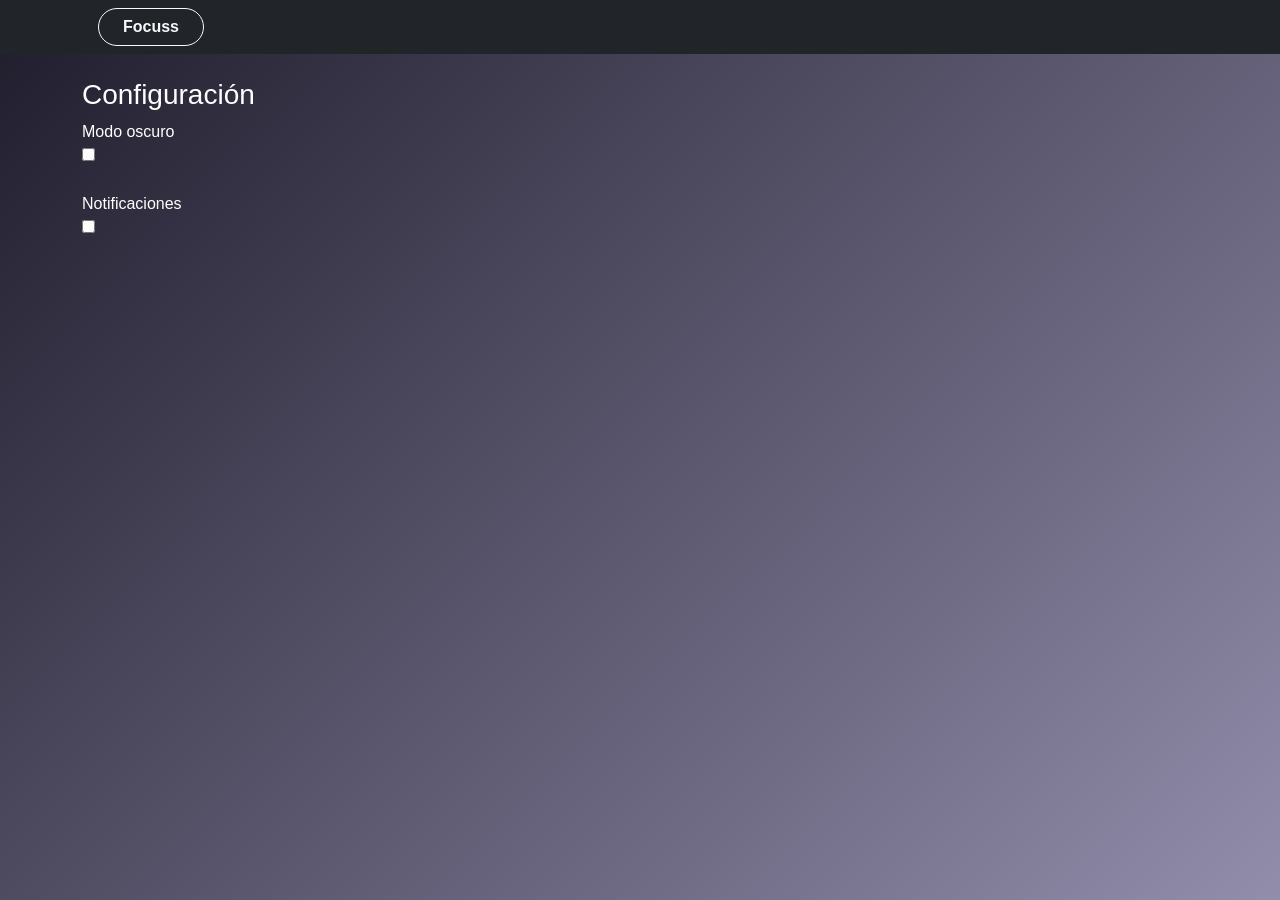
==== app-frontend/pages/configuracion.html @ 4202581c "Initial commit" ====
<!DOCTYPE html>
<html lang="es">
<head>
<meta charset="UTF-8">
<meta name="viewport" content="width=device-width, initial-scale=1">

<title>Configuración</title>

<link href="https://cdn.jsdelivr.net/npm/bootstrap@5.3.0/dist/css/bootstrap.min.css" rel="stylesheet">
<link href="https://cdn.jsdelivr.net/npm/bootstrap-icons@1.11.3/font/bootstrap-icons.css" rel="stylesheet">
<link rel="stylesheet" href="../css/styles.css">
</head>

<body>

<nav class="navbar navbar-dark bg-dark">
  <div class="container">

    <a href="../index.html" class="btn btn-outline-light fw-bold px-4 ms-3">
      Focuss
    </a>

  </div>
</nav>

<div class="container mt-4">

<h3>Configuración</h3>

<label>Modo oscuro</label><br>
<input type="checkbox"><br><br>

<label>Notificaciones</label><br>
<input type="checkbox">

</div>

<script src="https://cdn.jsdelivr.net/npm/bootstrap@5.3.0/dist/js/bootstrap.bundle.min.js"></script>
<script src="../js/script.js"></script>

</body>
</html>
---- app-frontend/css/styles.css ----
html, body {
  height: 100%;
  margin: 0;
}

body {
  background: linear-gradient(135deg, #1f1c2c, #928dab);
  color: white;
  font-family: 'Segoe UI', sans-serif;
}

.fade-in {
  animation: fadeIn 1s ease-in;
}

@keyframes fadeIn {
  from {
    opacity: 0;
    transform: translateY(20px);
  }
  to {
    opacity: 1;
    transform: translateY(0);
  }
}

.card-custom {
  background: rgba(255,255,255,0.08);
  border: none;
  backdrop-filter: blur(10px);
  border-radius: 15px;
  transition: 0.3s;
}

.card-custom:hover {
  transform: translateY(-5px);
}

.form-control {
  background: rgba(255,255,255,0.1);
  color: white;
  border: none;
  border-radius: 10px;
}

.form-control:focus {
  background: rgba(255,255,255,0.15);
  color: white;
  box-shadow: none;
}

.form-control::placeholder {
  color: #ccc;
}

.btn {
  border-radius: 20px;
  transition: 0.3s;
}

.btn-primary {
  background-color: #4e73df;
  border: none;
}

.btn-primary:hover {
  background-color: #2e59d9;
}

.list-group-item {
  background: transparent;
  color: white;
  border: 1px solid rgba(255,255,255,0.2);
}

.modal-content {
  background: rgba(30,30,30,0.9);
  color: white;
  border-radius: 15px;
}

.modal-header,
.modal-footer {
  border: none;
}

.btn-close {
  filter: invert(1);
}

.container {
  min-height: auto;
}

.modal-dialog {
  margin: 1.75rem auto;
}
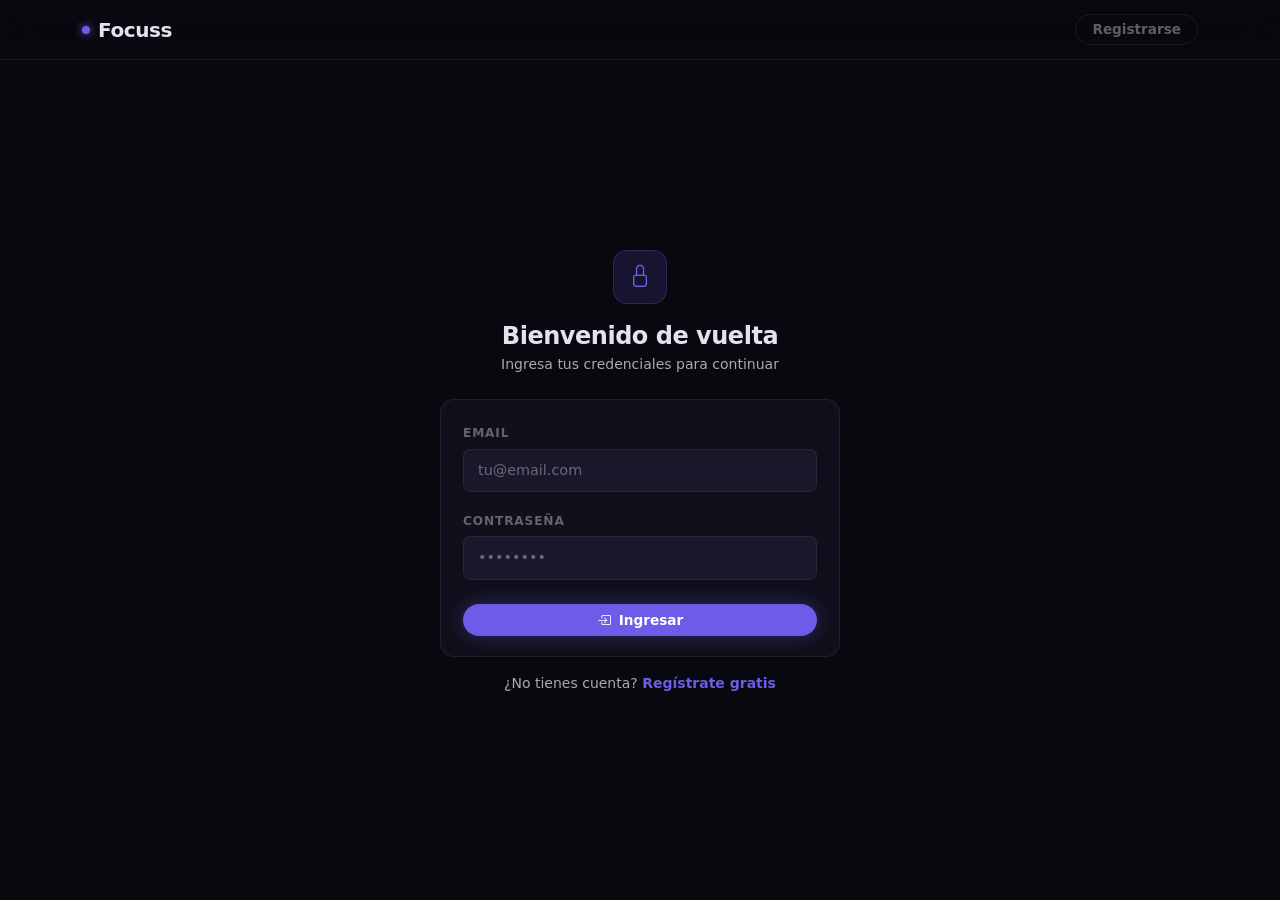
==== commit b63d411e: "Avance 2: Backend Spring Boot" ====
--- a/app-frontend/pages/configuracion.html
+++ b/app-frontend/pages/configuracion.html
@@ -1,42 +1,139 @@
 <!DOCTYPE html>
-<html lang="es">
+<html lang="es" data-bs-theme="dark">
 <head>
 <meta charset="UTF-8">
 <meta name="viewport" content="width=device-width, initial-scale=1">
-
-<title>Configuración</title>
-
+<title>Configuración — Focuss</title>
 <link href="https://cdn.jsdelivr.net/npm/bootstrap@5.3.0/dist/css/bootstrap.min.css" rel="stylesheet">
 <link href="https://cdn.jsdelivr.net/npm/bootstrap-icons@1.11.3/font/bootstrap-icons.css" rel="stylesheet">
 <link rel="stylesheet" href="../css/styles.css">
+<style>
+.config-row {
+  display: flex;
+  align-items: center;
+  justify-content: space-between;
+  padding: 14px 0;
+  border-bottom: 1px solid var(--f-border);
+}
+.config-row:last-child { border-bottom: none; }
+
+.form-check-input[type="checkbox"] {
+  width: 40px;
+  height: 22px;
+  border-radius: 40px;
+  cursor: pointer;
+  background-color: var(--f-surface2);
+  border-color: var(--f-border);
+  background-image: url("data:image/svg+xml,%3csvg xmlns='http://www.w3.org/2000/svg' viewBox='-4 -4 8 8'%3e%3ccircle r='3' fill='rgba(255,255,255,0.3)'/%3e%3c/svg%3e");
+  transition: all 0.2s;
+}
+.form-check-input[type="checkbox"]:checked {
+  background-color: var(--f-accent);
+  border-color: var(--f-accent);
+  background-image: url("data:image/svg+xml,%3csvg xmlns='http://www.w3.org/2000/svg' viewBox='-4 -4 8 8'%3e%3ccircle r='3' fill='%23fff'/%3e%3c/svg%3e");
+}
+
+.config-section-title {
+  font-size: 0.68rem;
+  font-weight: 700;
+  letter-spacing: 0.12em;
+  text-transform: uppercase;
+  color: var(--f-muted);
+  padding: 14px 0 4px;
+}
+</style>
 </head>
-
 <body>
 
-<nav class="navbar navbar-dark bg-dark">
+<nav class="navbar navbar-dark sticky-top">
   <div class="container">
-
-    <a href="../index.html" class="btn btn-outline-light fw-bold px-4 ms-3">
-      Focuss
-    </a>
-
+    <a class="navbar-brand" href="../index.html">Focuss</a>
+    <div class="d-flex gap-2 ms-auto">
+      <a href="perfil.html" class="btn btn-outline-light btn-sm px-3">
+        <i class="bi bi-person me-1"></i>Perfil
+      </a>
+      <a href="dashboard.html" class="btn btn-outline-light btn-sm px-3">
+        <i class="bi bi-grid me-1"></i>Dashboard
+      </a>
+    </div>
   </div>
 </nav>
 
-<div class="container mt-4">
+<div class="page-content container py-4" style="max-width:580px">
 
-<h3>Configuración</h3>
+  <div class="mb-4 fade-in">
+    <p class="f-section-label mb-1">Preferencias</p>
+    <h2 class="f-page-title">Configuración</h2>
+  </div>
 
-<label>Modo oscuro</label><br>
-<input type="checkbox"><br><br>
+  <div class="card mb-3 fade-in-1">
+    <div class="card-body">
+      <div class="config-section-title">Apariencia</div>
+      <div class="config-row">
+        <div>
+          <div class="small fw-600">Modo oscuro</div>
+          <div class="small text-muted">Fondo oscuro para reducir fatiga visual</div>
+        </div>
+        <input class="form-check-input" type="checkbox" checked>
+      </div>
+      <div class="config-row">
+        <div>
+          <div class="small fw-600">Efectos de fondo</div>
+          <div class="small text-muted">Grid y texturas animadas</div>
+        </div>
+        <input class="form-check-input" type="checkbox" checked>
+      </div>
+    </div>
+  </div>
 
-<label>Notificaciones</label><br>
-<input type="checkbox">
+  <div class="card mb-3 fade-in-2">
+    <div class="card-body">
+      <div class="config-section-title">Notificaciones</div>
+      <div class="config-row">
+        <div>
+          <div class="small fw-600">Notificaciones del timer</div>
+          <div class="small text-muted">Alerta cuando termina una sesión</div>
+        </div>
+        <input class="form-check-input" type="checkbox" checked>
+      </div>
+      <div class="config-row">
+        <div>
+          <div class="small fw-600">Recordatorios diarios</div>
+          <div class="small text-muted">Recordatorio para mantener tu racha</div>
+        </div>
+        <input class="form-check-input" type="checkbox">
+      </div>
+    </div>
+  </div>
+
+  <div class="card mb-4 fade-in-3">
+    <div class="card-body">
+      <div class="config-section-title">Temporizador Pomodoro</div>
+      <div class="row g-3 pt-2">
+        <div class="col-12">
+          <label class="form-label">Tiempo de foco (minutos)</label>
+          <input type="number" class="form-control" value="25" min="1" max="90">
+        </div>
+        <div class="col-6">
+          <label class="form-label">Descanso corto (min)</label>
+          <input type="number" class="form-control" value="5" min="1" max="30">
+        </div>
+        <div class="col-6">
+          <label class="form-label">Descanso largo (min)</label>
+          <input type="number" class="form-control" value="15" min="1" max="60">
+        </div>
+      </div>
+    </div>
+  </div>
+
+  <button class="btn btn-accent w-100 fade-in-4">
+    <i class="bi bi-check-lg me-2"></i>Guardar cambios
+  </button>
 
 </div>
 
 <script src="https://cdn.jsdelivr.net/npm/bootstrap@5.3.0/dist/js/bootstrap.bundle.min.js"></script>
 <script src="../js/script.js"></script>
-
+<script>checkAuth();</script>
 </body>
-</html>+</html>
--- a/app-frontend/css/styles.css
+++ b/app-frontend/css/styles.css
@@ -1,97 +1,355 @@
-html, body {
-  height: 100%;
+:root {
+  --bs-body-bg: #08080f;
+  --bs-body-color: #e4e2f0;
+  --f-surface: #10101c;
+  --f-surface2: #18182a;
+  --f-border: rgba(255,255,255,0.07);
+  --f-accent: #6c5ce7;
+  --f-accent-soft: rgba(108,92,231,0.15);
+  --f-green: #00cba9;
+  --f-green-soft: rgba(0,203,169,0.12);
+  --f-red: #ff6b81;
+  --f-red-soft: rgba(255,107,129,0.12);
+  --f-muted: rgba(228,226,240,0.4);
+  --f-radius: 14px;
+  --f-radius-sm: 8px;
+}
+
+*,*::before,*::after { box-sizing: border-box; }
+
+body {
+  background-color: var(--bs-body-bg);
+  color: var(--bs-body-color);
+  font-family: 'Segoe UI', system-ui, sans-serif;
+  min-height: 100vh;
+}
+
+body::before {
+  content: '';
+  position: fixed;
+  inset: 0;
+  background-image:
+    linear-gradient(rgba(108,92,231,0.025) 1px, transparent 1px),
+    linear-gradient(90deg, rgba(108,92,231,0.025) 1px, transparent 1px);
+  background-size: 52px 52px;
+  pointer-events: none;
+  z-index: 0;
+}
+
+.page-content {
+  position: relative;
+  z-index: 1;
+}
+
+.navbar {
+  background: rgba(8,8,15,0.88) !important;
+  backdrop-filter: blur(18px);
+  -webkit-backdrop-filter: blur(18px);
+  border-bottom: 1px solid var(--f-border);
+  padding: 0 1rem;
+  height: 60px;
+}
+
+.navbar-brand {
+  font-family: 'Segoe UI', system-ui, sans-serif;
+  font-weight: 800;
+  font-size: 1.25rem;
+  color: var(--bs-body-color) !important;
+  letter-spacing: -0.02em;
+  display: flex;
+  align-items: center;
+  gap: 8px;
+}
+
+.navbar-brand::before {
+  content: '';
+  width: 8px;
+  height: 8px;
+  border-radius: 50%;
+  background: var(--f-accent);
+  box-shadow: 0 0 10px var(--f-accent);
+  animation: blink 2.4s infinite;
+  display: block;
+}
+
+@keyframes blink {
+  0%,100% { opacity:1; }
+  50%      { opacity:0.3; }
+}
+
+.btn {
+  font-family: 'Segoe UI', system-ui, sans-serif;
+  font-weight: 600;
+  font-size: 0.85rem;
+  border-radius: 40px;
+  transition: all 0.2s;
+}
+
+.btn-accent {
+  background: var(--f-accent);
+  border: none;
+  color: #fff;
+  box-shadow: 0 0 18px rgba(108,92,231,0.35);
+}
+.btn-accent:hover {
+  background: #8075ec;
+  color: #fff;
+  transform: translateY(-1px);
+  box-shadow: 0 0 28px rgba(108,92,231,0.5);
+}
+
+.btn-outline-light {
+  border-color: var(--f-border);
+  color: var(--f-muted);
+  background: transparent;
+}
+.btn-outline-light:hover {
+  border-color: var(--f-accent);
+  color: var(--bs-body-color);
+  background: var(--f-accent-soft);
+}
+
+.btn-ghost-danger {
+  background: var(--f-red-soft);
+  border: 1px solid rgba(255,107,129,0.2);
+  color: var(--f-red);
+  border-radius: 40px;
+  font-weight: 600;
+  font-size: 0.85rem;
+  padding: 6px 16px;
+  transition: all 0.2s;
+}
+.btn-ghost-danger:hover {
+  background: rgba(255,107,129,0.22);
+  color: var(--f-red);
+}
+
+.f-card {
+  background: var(--f-surface);
+  border: 1px solid var(--f-border);
+  border-radius: var(--f-radius);
+}
+
+.f-card-body {
+  padding: 20px 22px;
+}
+
+.card {
+  background: var(--f-surface);
+  border: 1px solid var(--f-border);
+  border-radius: var(--f-radius);
+  color: var(--bs-body-color);
+}
+
+.card-body { padding: 20px 22px; }
+
+.f-section-label {
+  font-size: 0.7rem;
+  font-weight: 700;
+  letter-spacing: 0.12em;
+  text-transform: uppercase;
+  color: var(--f-muted);
+  margin-bottom: 6px;
+}
+
+.f-page-title {
+  font-family: 'Segoe UI', system-ui, sans-serif;
+  font-size: 1.5rem;
+  font-weight: 700;
+  letter-spacing: -0.02em;
   margin: 0;
 }
 
-body {
-  background: linear-gradient(135deg, #1f1c2c, #928dab);
-  color: white;
-  font-family: 'Segoe UI', sans-serif;
-}
-
-.fade-in {
-  animation: fadeIn 1s ease-in;
-}
-
-@keyframes fadeIn {
-  from {
-    opacity: 0;
-    transform: translateY(20px);
-  }
-  to {
-    opacity: 1;
-    transform: translateY(0);
-  }
-}
-
-.card-custom {
-  background: rgba(255,255,255,0.08);
-  border: none;
-  backdrop-filter: blur(10px);
-  border-radius: 15px;
-  transition: 0.3s;
-}
-
-.card-custom:hover {
-  transform: translateY(-5px);
-}
-
-.form-control {
-  background: rgba(255,255,255,0.1);
-  color: white;
-  border: none;
-  border-radius: 10px;
-}
-
-.form-control:focus {
-  background: rgba(255,255,255,0.15);
-  color: white;
-  box-shadow: none;
-}
-
-.form-control::placeholder {
-  color: #ccc;
-}
-
-.btn {
-  border-radius: 20px;
-  transition: 0.3s;
-}
-
-.btn-primary {
-  background-color: #4e73df;
-  border: none;
-}
-
-.btn-primary:hover {
-  background-color: #2e59d9;
+.form-control, .form-select {
+  background: var(--f-surface2);
+  border: 1px solid var(--f-border);
+  border-radius: var(--f-radius-sm);
+  color: var(--bs-body-color);
+  font-family: 'Segoe UI', system-ui, sans-serif;
+  font-size: 0.9rem;
+  padding: 10px 14px;
+}
+.form-control:focus, .form-select:focus {
+  background: var(--f-surface2);
+  border-color: var(--f-accent);
+  color: var(--bs-body-color);
+  box-shadow: 0 0 0 3px rgba(108,92,231,0.15);
+}
+.form-control::placeholder { color: var(--f-muted); }
+
+.form-label {
+  font-size: 0.76rem;
+  font-weight: 700;
+  letter-spacing: 0.07em;
+  text-transform: uppercase;
+  color: var(--f-muted);
+  margin-bottom: 6px;
+}
+
+.progress {
+  background: var(--f-surface2);
+  border-radius: 40px;
+  height: 6px;
+}
+
+.progress-bar {
+  border-radius: 40px;
+}
+
+.progress-bar.bg-accent {
+  background: linear-gradient(90deg, var(--f-accent), #a29af7) !important;
+}
+
+.progress-bar.bg-green {
+  background: linear-gradient(90deg, var(--f-green), #4dffd5) !important;
+}
+
+.progress-bar.bg-red {
+  background: linear-gradient(90deg, var(--f-red), #ffaab5) !important;
 }
 
 .list-group-item {
   background: transparent;
-  color: white;
-  border: 1px solid rgba(255,255,255,0.2);
-}
+  border-color: var(--f-border);
+  color: var(--bs-body-color);
+  font-size: 0.9rem;
+  transition: background 0.15s;
+}
+.list-group-item:hover { background: rgba(255,255,255,0.02); }
+
+.form-check-input {
+  background-color: var(--f-surface2);
+  border-color: var(--f-border);
+  border-radius: 5px;
+  width: 17px;
+  height: 17px;
+  cursor: pointer;
+  transition: all 0.2s;
+}
+.form-check-input:checked {
+  background-color: var(--f-accent);
+  border-color: var(--f-accent);
+}
+.form-check-input:focus { box-shadow: 0 0 0 3px rgba(108,92,231,0.15); }
 
 .modal-content {
-  background: rgba(30,30,30,0.9);
-  color: white;
-  border-radius: 15px;
-}
-
-.modal-header,
-.modal-footer {
-  border: none;
-}
-
-.btn-close {
-  filter: invert(1);
-}
-
-.container {
-  min-height: auto;
-}
-
-.modal-dialog {
-  margin: 1.75rem auto;
+  background: var(--f-surface);
+  border: 1px solid var(--f-border);
+  border-radius: var(--f-radius);
+  color: var(--bs-body-color);
+  box-shadow: 0 30px 80px rgba(0,0,0,0.6);
+}
+.modal-header, .modal-footer { border-color: var(--f-border); }
+.modal-title { font-family: 'Segoe UI', system-ui, sans-serif; font-size: 1rem; font-weight: 700; }
+.btn-close { filter: invert(1) opacity(0.5); transition: opacity 0.15s; }
+.btn-close:hover { filter: invert(1) opacity(1); }
+
+.badge-f-accent {
+  background: var(--f-accent-soft);
+  color: var(--f-accent);
+  font-size: 0.7rem;
+  font-weight: 700;
+  padding: 4px 10px;
+  border-radius: 20px;
+  border: 1px solid rgba(108,92,231,0.2);
+}
+.badge-f-green {
+  background: var(--f-green-soft);
+  color: var(--f-green);
+  font-size: 0.7rem;
+  font-weight: 700;
+  padding: 4px 10px;
+  border-radius: 20px;
+  border: 1px solid rgba(0,203,169,0.2);
+}
+.badge-f-red {
+  background: var(--f-red-soft);
+  color: var(--f-red);
+  font-size: 0.7rem;
+  font-weight: 700;
+  padding: 4px 10px;
+  border-radius: 20px;
+  border: 1px solid rgba(255,107,129,0.2);
+}
+
+.stat-card {
+  background: var(--f-surface);
+  border: 1px solid var(--f-border);
+  border-radius: var(--f-radius);
+  padding: 20px;
+}
+.stat-label {
+  font-size: 0.7rem;
+  font-weight: 700;
+  letter-spacing: 0.1em;
+  text-transform: uppercase;
+  color: var(--f-muted);
+  margin-bottom: 8px;
+}
+.stat-value {
+  font-family: 'Segoe UI', system-ui, sans-serif;
+  font-size: 2.1rem;
+  font-weight: 800;
+  line-height: 1;
+}
+
+.fade-in { animation: fadeUp 0.45s ease both; }
+.fade-in-1 { animation: fadeUp 0.45s 0.1s ease both; }
+.fade-in-2 { animation: fadeUp 0.45s 0.2s ease both; }
+.fade-in-3 { animation: fadeUp 0.45s 0.3s ease both; }
+.fade-in-4 { animation: fadeUp 0.45s 0.4s ease both; }
+
+@keyframes fadeUp {
+  from { opacity:0; transform:translateY(14px); }
+  to   { opacity:1; transform:translateY(0); }
+}
+
+.f-divider {
+  border-color: var(--f-border);
+  margin: 0;
+}
+
+.dropdown-menu {
+  background: var(--f-surface);
+  border: 1px solid var(--f-border);
+  border-radius: var(--f-radius-sm);
+  box-shadow: 0 16px 40px rgba(0,0,0,0.5);
+  padding: 4px;
+}
+.dropdown-item {
+  color: var(--f-muted);
+  border-radius: 6px;
+  font-size: 0.85rem;
+  font-weight: 500;
+  padding: 8px 14px;
+  transition: all 0.15s;
+}
+.dropdown-item:hover {
+  background: var(--f-surface2);
+  color: var(--bs-body-color);
+}
+
+.field-error {
+  font-size: 0.75rem;
+  color: var(--f-red);
+  margin-top: 5px;
+  display: none;
+}
+.field-error.visible { display: block; }
+.form-control.is-invalid {
+  border-color: var(--f-red) !important;
+  box-shadow: 0 0 0 3px rgba(255,107,129,0.12) !important;
+}
+.form-control.is-valid {
+  border-color: var(--f-green) !important;
+  box-shadow: 0 0 0 3px rgba(0,203,169,0.12) !important;
+}
+
+footer {
+  color: var(--f-muted);
+  font-size: 0.78rem;
+  padding: 18px;
+  text-align: center;
+  position: relative;
+  z-index: 1;
 }
